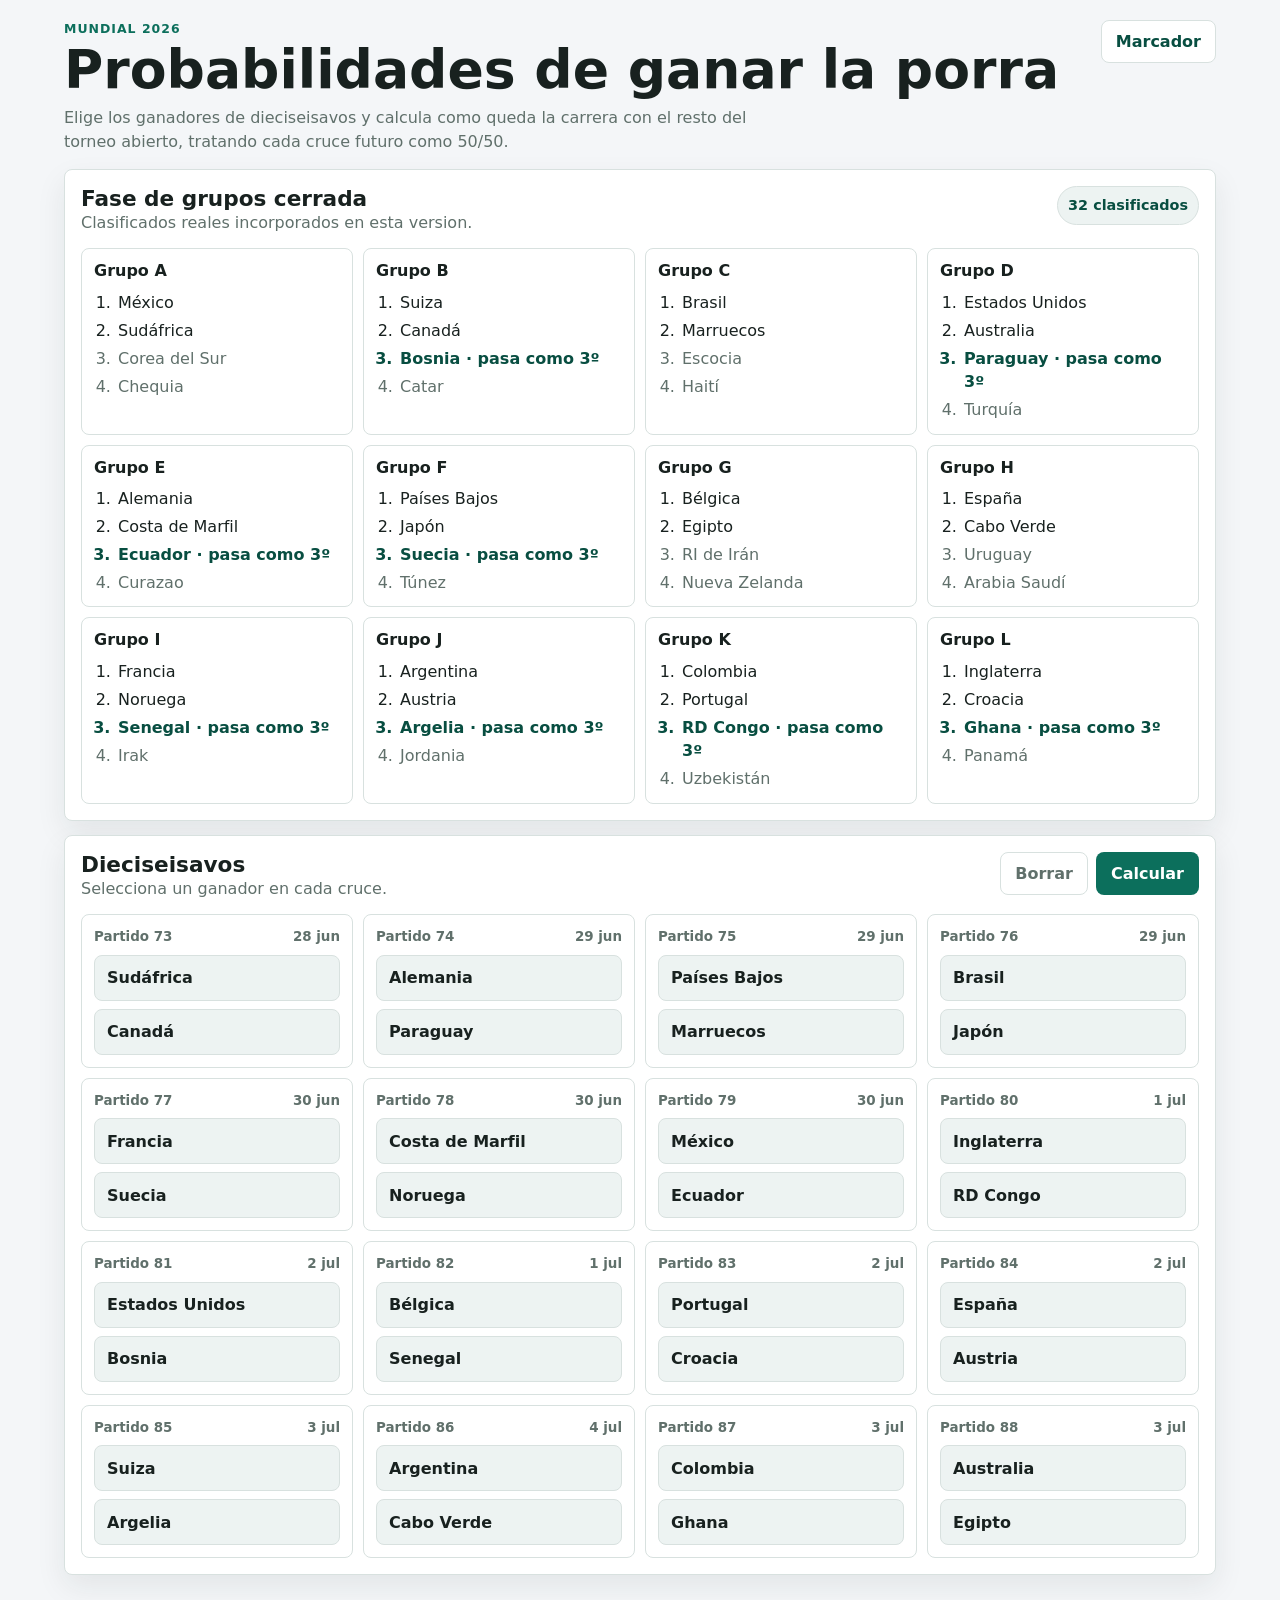
==== probabilidades/index.html @ 3eae3be2 "Add probabilities checker app" ====
<!doctype html>
<html lang="es">
  <head>
    <meta charset="utf-8">
    <meta name="viewport" content="width=device-width, initial-scale=1">
    <title>Probabilidades de la porra</title>
    <link rel="icon" href="data:image/svg+xml,%3Csvg xmlns='http://www.w3.org/2000/svg' viewBox='0 0 64 64'%3E%3Ccircle cx='32' cy='32' r='28' fill='%230c6f5c'/%3E%3Cpath fill='white' d='M18 18h28v28H18z'/%3E%3Cpath fill='%23b43640' d='M18 18h9v28h-9zM37 18h9v28h-9z'/%3E%3C/svg%3E">
    <link rel="stylesheet" href="probabilidades.css?v=20260629-1">
  </head>
  <body>
    <div class="app-shell">
      <header class="app-header">
        <div>
          <p class="eyebrow">Mundial 2026</p>
          <h1>Probabilidades de ganar la porra</h1>
          <p class="intro">Elige los ganadores de dieciseisavos y calcula como queda la carrera con el resto del torneo abierto, tratando cada cruce futuro como 50/50.</p>
        </div>
        <a class="button button-secondary" href="../">Marcador</a>
      </header>

      <main>
        <section class="summary-panel" aria-labelledby="groupsTitle">
          <div class="section-head">
            <div>
              <h2 id="groupsTitle">Fase de grupos cerrada</h2>
              <p>Clasificados reales incorporados en esta version.</p>
            </div>
            <div class="pill" id="qualifiedCount"></div>
          </div>
          <div id="groupResults" class="group-grid"></div>
        </section>

        <section class="matches-panel" aria-labelledby="matchesTitle">
          <div class="section-head">
            <div>
              <h2 id="matchesTitle">Dieciseisavos</h2>
              <p>Selecciona un ganador en cada cruce.</p>
            </div>
            <div class="actions">
              <button id="clearButton" class="button button-ghost" type="button">Borrar</button>
              <button id="calculateButton" class="button button-primary" type="button">Calcular</button>
            </div>
          </div>
          <div id="message" class="message" role="status" aria-live="polite" hidden></div>
          <div id="matches" class="match-grid"></div>
        </section>

        <section id="resultsPanel" class="results-panel" aria-labelledby="resultsTitle" hidden>
          <div class="section-head">
            <div>
              <h2 id="resultsTitle">Resultado del escenario</h2>
              <p id="scenarioSummary"></p>
            </div>
            <div class="pill strong">32.768 escenarios equiprobables</div>
          </div>
          <div id="leaderCards" class="leader-cards"></div>
          <div class="table-wrap">
            <table class="results-table">
              <thead>
                <tr>
                  <th>#</th>
                  <th>Jugador</th>
                  <th>Gana o empata</th>
                  <th>Victoria ponderada</th>
                  <th>1º en solitario</th>
                  <th>Puntos ahora</th>
                  <th>Media final</th>
                  <th>Rango final</th>
                </tr>
              </thead>
              <tbody id="resultsBody"></tbody>
            </table>
          </div>
        </section>
      </main>
    </div>

    <script src="../forecasts.js?v=20260612-2"></script>
    <script src="probabilidades.js?v=20260629-1"></script>
  </body>
</html>
---- probabilidades/probabilidades.css ----
:root {
  color-scheme: light;
  --bg: #f4f6f8;
  --surface: #ffffff;
  --surface-strong: #edf3f2;
  --ink: #18211f;
  --muted: #60706b;
  --line: #d8e1df;
  --primary: #0c6f5c;
  --primary-dark: #084e41;
  --accent: #b43640;
  --gold: #a76a10;
  --gold-soft: #fff4dc;
  --shadow: 0 12px 30px rgba(22, 36, 33, 0.08);
}

* {
  box-sizing: border-box;
}

body {
  margin: 0;
  background: var(--bg);
  color: var(--ink);
  font-family: system-ui, -apple-system, BlinkMacSystemFont, "Segoe UI", sans-serif;
  font-size: 16px;
  line-height: 1.45;
}

button {
  font: inherit;
}

.app-shell {
  width: min(100%, 1180px);
  margin: 0 auto;
  padding: 20px 14px 36px;
}

.app-header,
.section-head {
  display: flex;
  align-items: flex-start;
  justify-content: space-between;
  gap: 16px;
}

.app-header {
  margin-bottom: 16px;
}

.eyebrow {
  margin: 0 0 4px;
  color: var(--primary);
  font-size: 0.78rem;
  font-weight: 800;
  letter-spacing: 0.08em;
  text-transform: uppercase;
}

h1,
h2,
h3,
p {
  margin: 0;
}

h1 {
  font-size: clamp(2rem, 6vw, 3.35rem);
  line-height: 1.05;
}

h2 {
  font-size: 1.35rem;
  line-height: 1.18;
}

h3 {
  font-size: 1rem;
  line-height: 1.2;
}

.intro,
.section-head p,
.muted {
  color: var(--muted);
}

.intro {
  max-width: 720px;
  margin-top: 8px;
}

.summary-panel,
.matches-panel,
.results-panel,
.message {
  background: var(--surface);
  border: 1px solid var(--line);
  border-radius: 8px;
  box-shadow: var(--shadow);
}

.summary-panel,
.matches-panel,
.results-panel {
  padding: 16px;
  margin-bottom: 14px;
}

.group-grid {
  display: grid;
  grid-template-columns: repeat(auto-fit, minmax(220px, 1fr));
  gap: 10px;
  margin-top: 14px;
}

.group-card,
.match-card,
.leader-card {
  border: 1px solid var(--line);
  border-radius: 8px;
  background: #fff;
}

.group-card {
  padding: 12px;
}

.group-card ol {
  display: grid;
  gap: 5px;
  margin: 10px 0 0;
  padding-left: 22px;
}

.group-card li {
  padding-left: 2px;
}

.group-card .qualified-third {
  color: var(--primary-dark);
  font-weight: 800;
}

.group-card .eliminated {
  color: var(--muted);
}

.pill {
  flex: 0 0 auto;
  padding: 8px 10px;
  border: 1px solid var(--line);
  border-radius: 999px;
  background: var(--surface-strong);
  color: var(--primary-dark);
  font-size: 0.9rem;
  font-weight: 800;
  white-space: nowrap;
}

.pill.strong {
  background: var(--gold-soft);
  color: var(--gold);
}

.actions {
  display: flex;
  flex-wrap: wrap;
  justify-content: flex-end;
  gap: 8px;
}

.button {
  display: inline-flex;
  align-items: center;
  justify-content: center;
  min-height: 42px;
  padding: 9px 14px;
  border: 1px solid transparent;
  border-radius: 8px;
  font-weight: 800;
  text-decoration: none;
  cursor: pointer;
}

.button-primary {
  background: var(--primary);
  color: white;
}

.button-primary:hover {
  background: var(--primary-dark);
}

.button-secondary {
  background: var(--surface);
  border-color: var(--line);
  color: var(--primary-dark);
}

.button-ghost {
  background: transparent;
  border-color: var(--line);
  color: var(--muted);
}

.message {
  margin: 12px 0;
  padding: 10px 12px;
  color: #8a4b00;
  background: #fff5df;
  border-color: #edcc8d;
  font-weight: 800;
}

.message.success {
  color: var(--primary-dark);
  background: #e7f5ef;
  border-color: #b8ddd1;
}

.match-grid {
  display: grid;
  grid-template-columns: repeat(auto-fit, minmax(260px, 1fr));
  gap: 10px;
  margin-top: 14px;
}

.match-card {
  display: grid;
  gap: 8px;
  padding: 12px;
}

.match-meta {
  display: flex;
  justify-content: space-between;
  gap: 10px;
  color: var(--muted);
  font-size: 0.84rem;
  font-weight: 800;
}

.team-button {
  width: 100%;
  min-height: 46px;
  padding: 10px 12px;
  border: 1px solid var(--line);
  border-radius: 8px;
  background: var(--surface-strong);
  color: var(--ink);
  font-weight: 800;
  text-align: left;
  cursor: pointer;
}

.team-button:hover {
  border-color: var(--primary);
}

.team-button.selected {
  border-color: var(--primary);
  background: #dff2eb;
  color: var(--primary-dark);
  box-shadow: inset 4px 0 0 var(--primary);
}

.leader-cards {
  display: grid;
  grid-template-columns: repeat(auto-fit, minmax(220px, 1fr));
  gap: 10px;
  margin: 14px 0;
}

.leader-card {
  padding: 14px;
}

.leader-card strong {
  display: block;
  margin-top: 4px;
  color: var(--primary-dark);
  font-size: 1.7rem;
  line-height: 1;
}

.table-wrap {
  overflow-x: auto;
  border: 1px solid var(--line);
  border-radius: 8px;
}

.results-table {
  width: 100%;
  min-width: 880px;
  border-collapse: collapse;
}

.results-table th,
.results-table td {
  padding: 10px;
  border-bottom: 1px solid var(--line);
  text-align: right;
  white-space: nowrap;
}

.results-table th {
  background: var(--surface-strong);
  color: var(--muted);
  font-size: 0.78rem;
  text-transform: uppercase;
}

.results-table th:nth-child(2),
.results-table td:nth-child(2) {
  text-align: left;
}

.results-table tr:last-child td {
  border-bottom: 0;
}

.results-table tr:first-child td {
  background: #f7fbf9;
  font-weight: 800;
}

@media (max-width: 720px) {
  .app-header,
  .section-head {
    display: grid;
  }

  .actions,
  .button,
  .pill {
    width: 100%;
  }

  .actions {
    justify-content: stretch;
  }
}
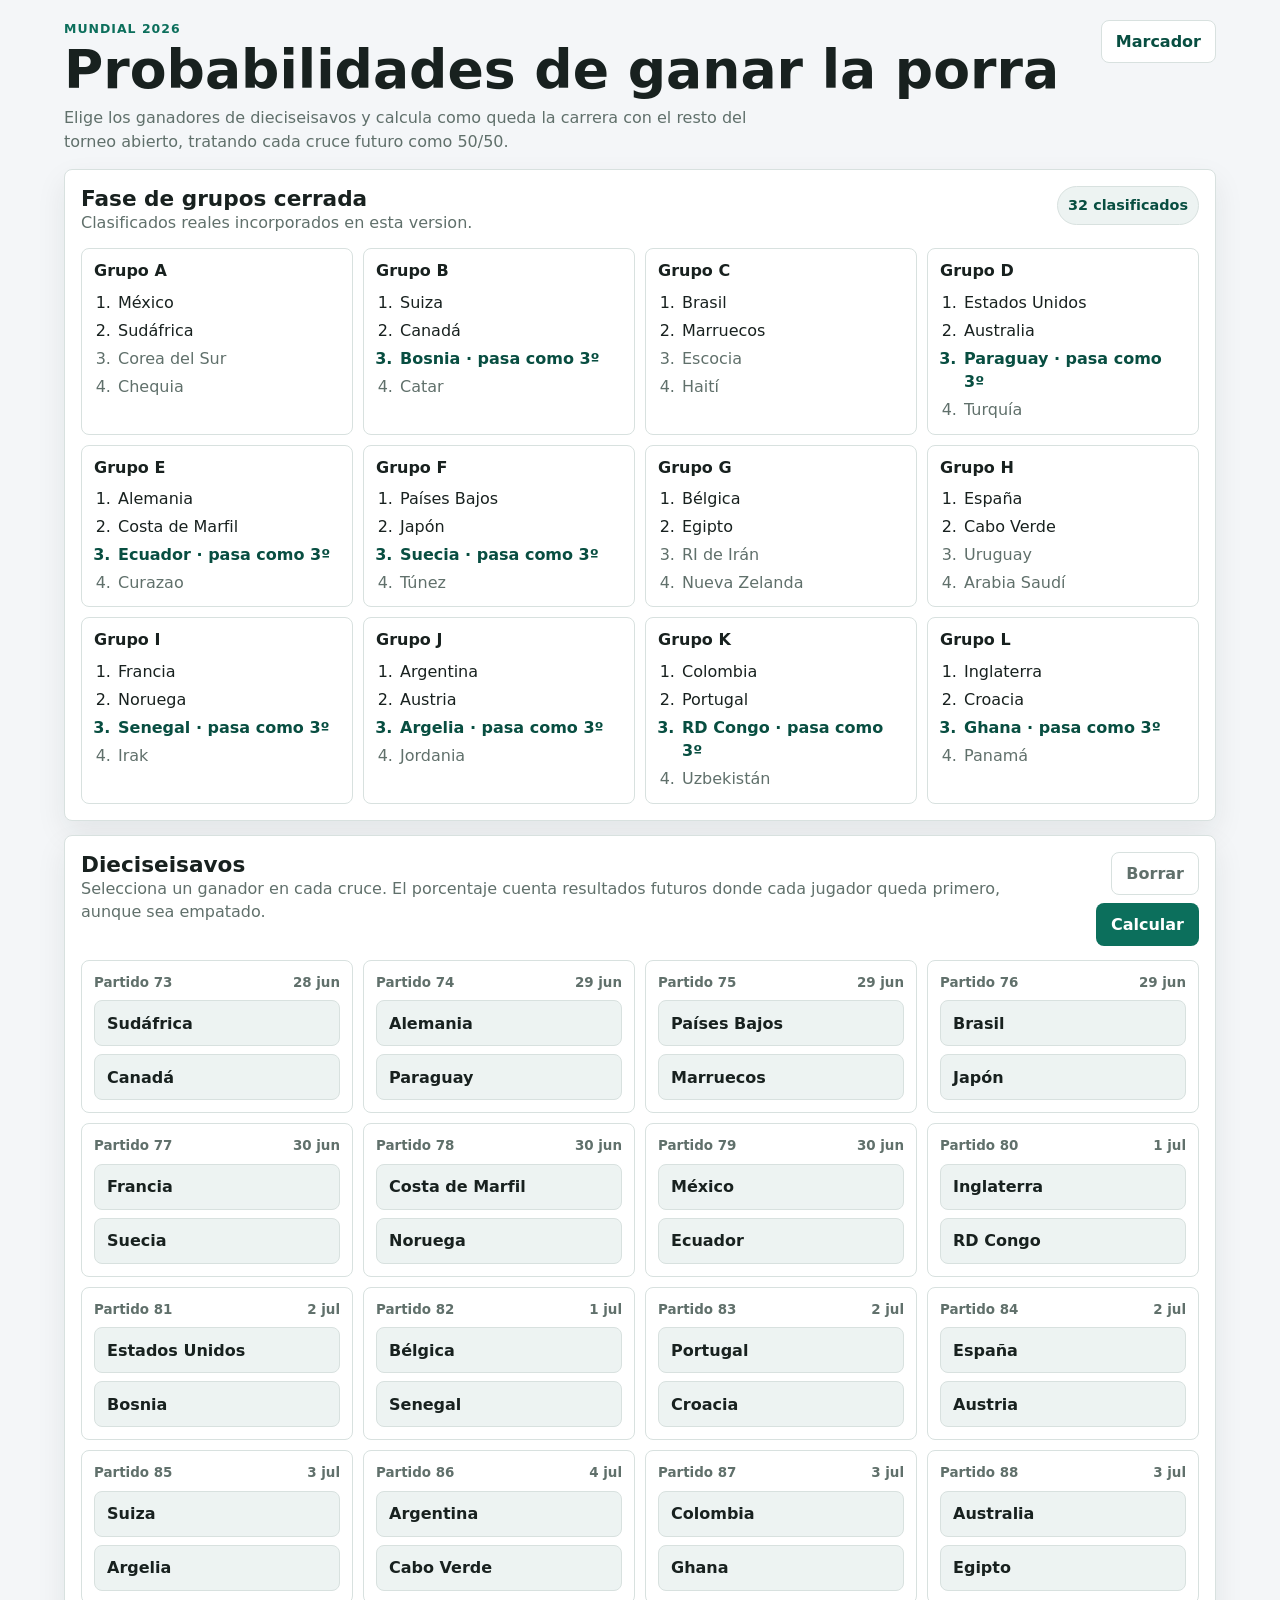
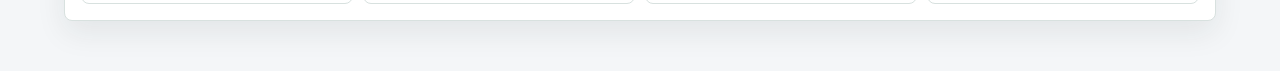
==== commit 48275406: "Refine probabilities winner metric" ====
--- a/probabilidades/index.html
+++ b/probabilidades/index.html
@@ -5,7 +5,7 @@
     <meta name="viewport" content="width=device-width, initial-scale=1">
     <title>Probabilidades de la porra</title>
     <link rel="icon" href="data:image/svg+xml,%3Csvg xmlns='http://www.w3.org/2000/svg' viewBox='0 0 64 64'%3E%3Ccircle cx='32' cy='32' r='28' fill='%230c6f5c'/%3E%3Cpath fill='white' d='M18 18h28v28H18z'/%3E%3Cpath fill='%23b43640' d='M18 18h9v28h-9zM37 18h9v28h-9z'/%3E%3C/svg%3E">
-    <link rel="stylesheet" href="probabilidades.css?v=20260629-1">
+    <link rel="stylesheet" href="probabilidades.css?v=20260629-2">
   </head>
   <body>
     <div class="app-shell">
@@ -34,7 +34,7 @@
           <div class="section-head">
             <div>
               <h2 id="matchesTitle">Dieciseisavos</h2>
-              <p>Selecciona un ganador en cada cruce.</p>
+              <p>Selecciona un ganador en cada cruce. El porcentaje cuenta resultados futuros donde cada jugador queda primero, aunque sea empatado.</p>
             </div>
             <div class="actions">
               <button id="clearButton" class="button button-ghost" type="button">Borrar</button>
@@ -60,12 +60,9 @@
                 <tr>
                   <th>#</th>
                   <th>Jugador</th>
-                  <th>Gana o empata</th>
-                  <th>Victoria ponderada</th>
+                  <th>Gana la porra</th>
                   <th>1º en solitario</th>
                   <th>Puntos ahora</th>
-                  <th>Media final</th>
-                  <th>Rango final</th>
                 </tr>
               </thead>
               <tbody id="resultsBody"></tbody>
@@ -76,6 +73,6 @@
     </div>
 
     <script src="../forecasts.js?v=20260612-2"></script>
-    <script src="probabilidades.js?v=20260629-1"></script>
+    <script src="probabilidades.js?v=20260629-2"></script>
   </body>
 </html>
--- a/probabilidades/probabilidades.css
+++ b/probabilidades/probabilidades.css
@@ -293,7 +293,7 @@
 
 .results-table {
   width: 100%;
-  min-width: 880px;
+  min-width: 620px;
   border-collapse: collapse;
 }
 
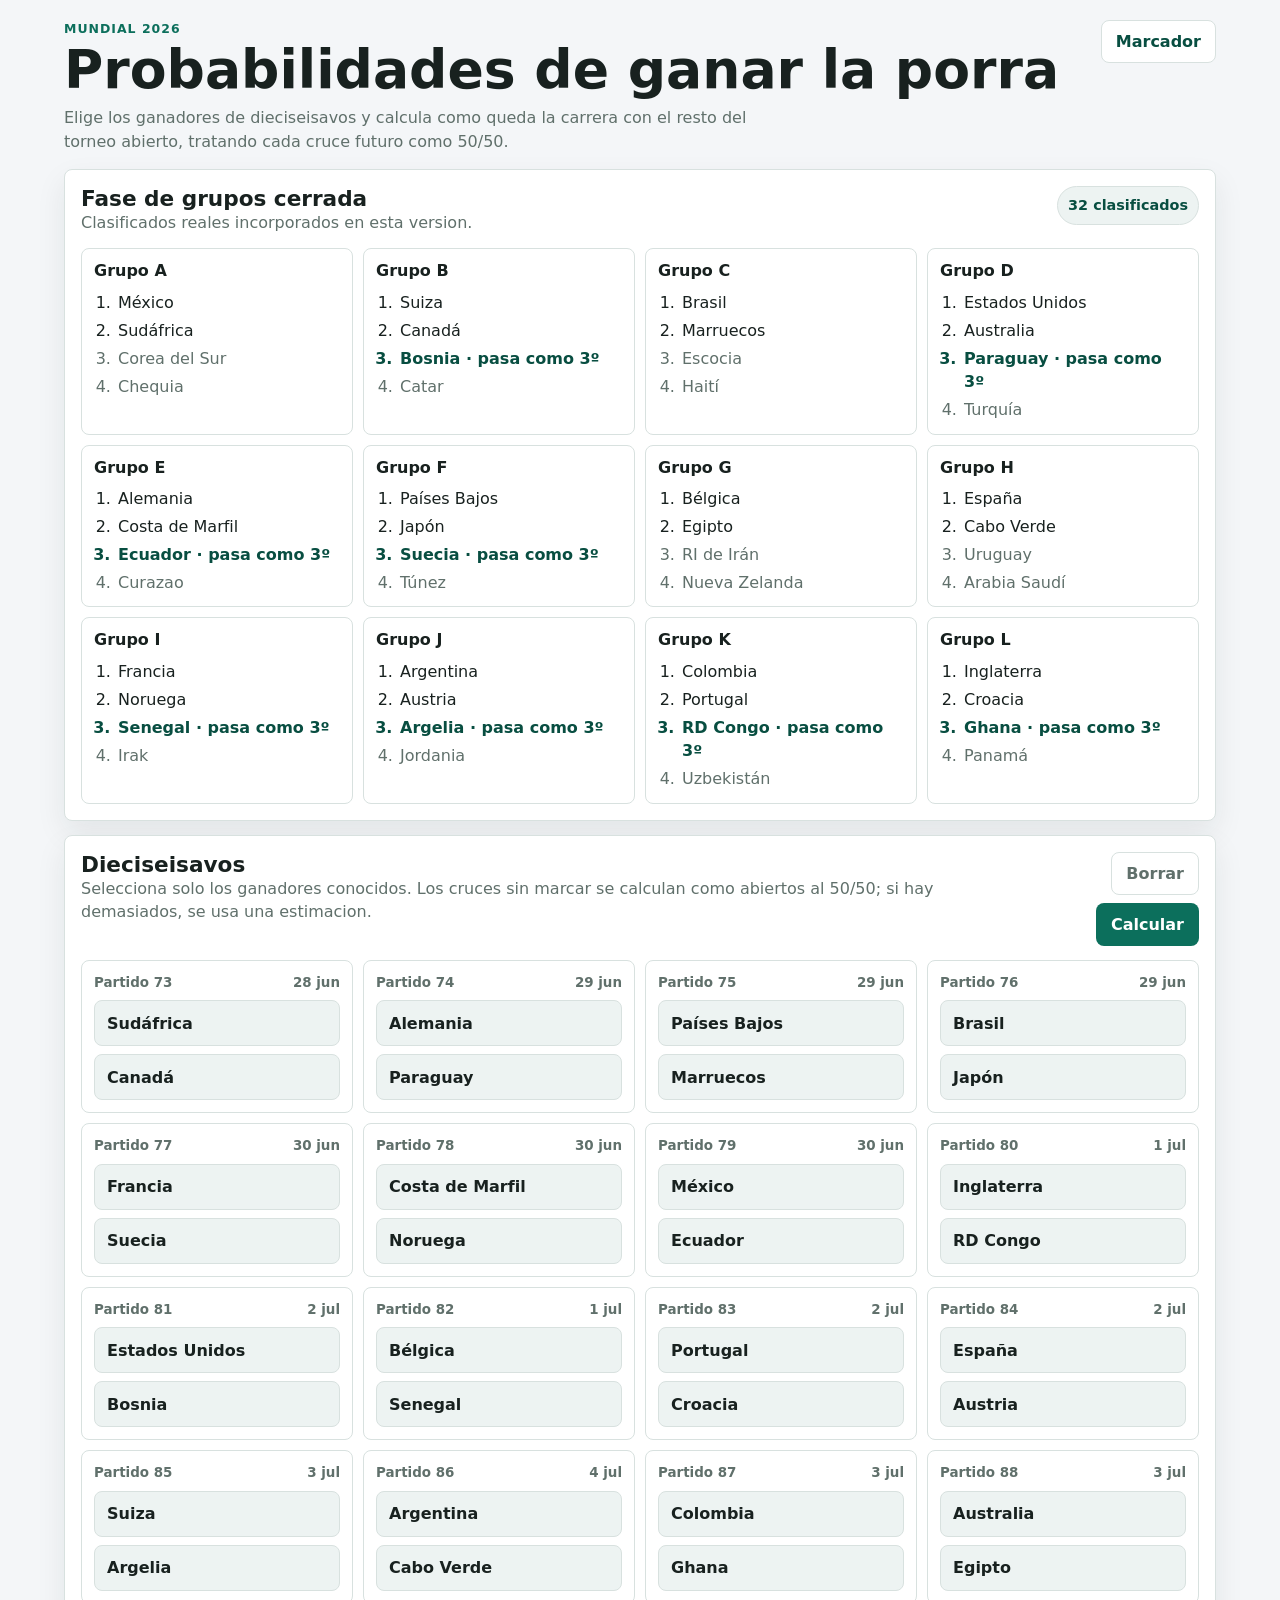
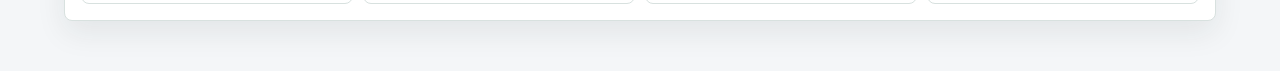
==== commit 63a402a9: "Allow partial round of 32 probabilities" ====
--- a/probabilidades/index.html
+++ b/probabilidades/index.html
@@ -5,7 +5,7 @@
     <meta name="viewport" content="width=device-width, initial-scale=1">
     <title>Probabilidades de la porra</title>
     <link rel="icon" href="data:image/svg+xml,%3Csvg xmlns='http://www.w3.org/2000/svg' viewBox='0 0 64 64'%3E%3Ccircle cx='32' cy='32' r='28' fill='%230c6f5c'/%3E%3Cpath fill='white' d='M18 18h28v28H18z'/%3E%3Cpath fill='%23b43640' d='M18 18h9v28h-9zM37 18h9v28h-9z'/%3E%3C/svg%3E">
-    <link rel="stylesheet" href="probabilidades.css?v=20260629-2">
+    <link rel="stylesheet" href="probabilidades.css?v=20260629-3">
   </head>
   <body>
     <div class="app-shell">
@@ -34,7 +34,7 @@
           <div class="section-head">
             <div>
               <h2 id="matchesTitle">Dieciseisavos</h2>
-              <p>Selecciona un ganador en cada cruce. El porcentaje cuenta resultados futuros donde cada jugador queda primero, aunque sea empatado.</p>
+              <p>Selecciona solo los ganadores conocidos. Los cruces sin marcar se calculan como abiertos al 50/50; si hay demasiados, se usa una estimacion.</p>
             </div>
             <div class="actions">
               <button id="clearButton" class="button button-ghost" type="button">Borrar</button>
@@ -51,7 +51,7 @@
               <h2 id="resultsTitle">Resultado del escenario</h2>
               <p id="scenarioSummary"></p>
             </div>
-            <div class="pill strong">32.768 escenarios equiprobables</div>
+            <div id="scenarioCount" class="pill strong"></div>
           </div>
           <div id="leaderCards" class="leader-cards"></div>
           <div class="table-wrap">
@@ -73,6 +73,6 @@
     </div>
 
     <script src="../forecasts.js?v=20260612-2"></script>
-    <script src="probabilidades.js?v=20260629-2"></script>
+    <script src="probabilidades.js?v=20260629-3"></script>
   </body>
 </html>
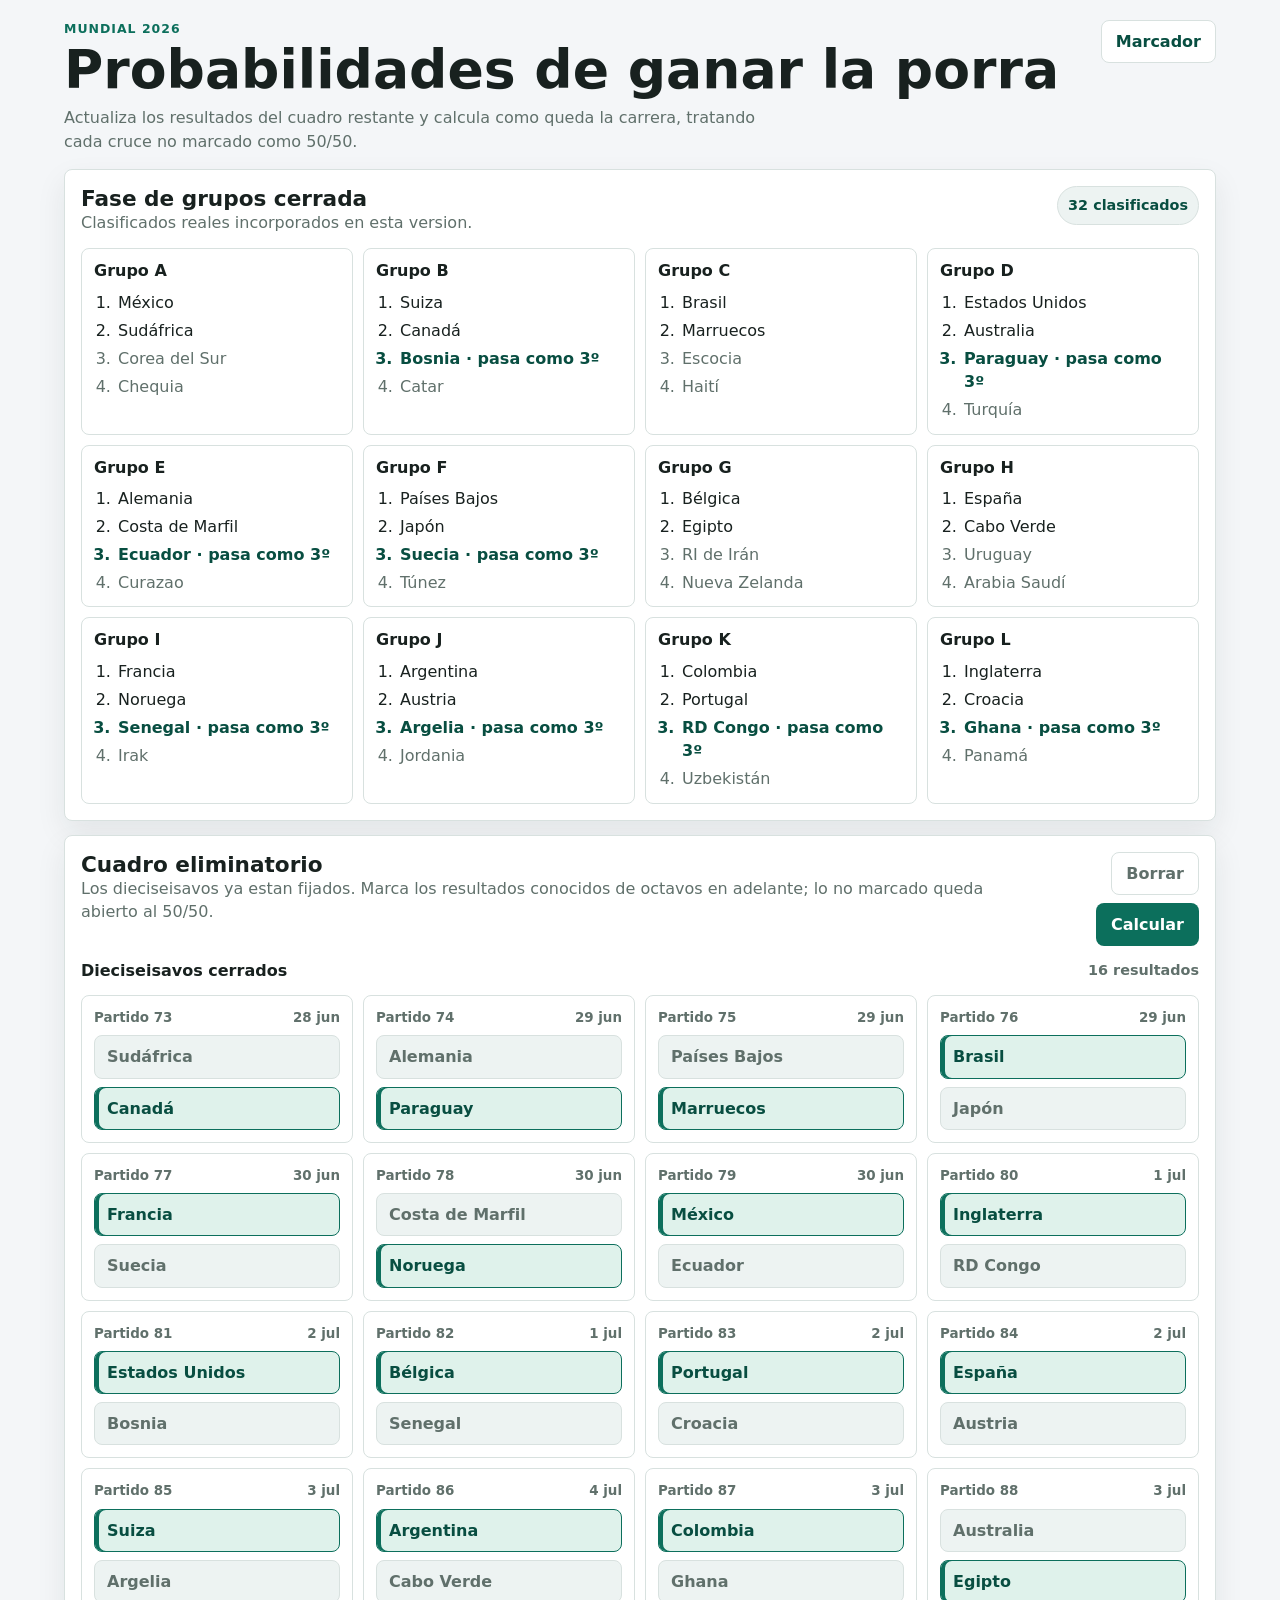
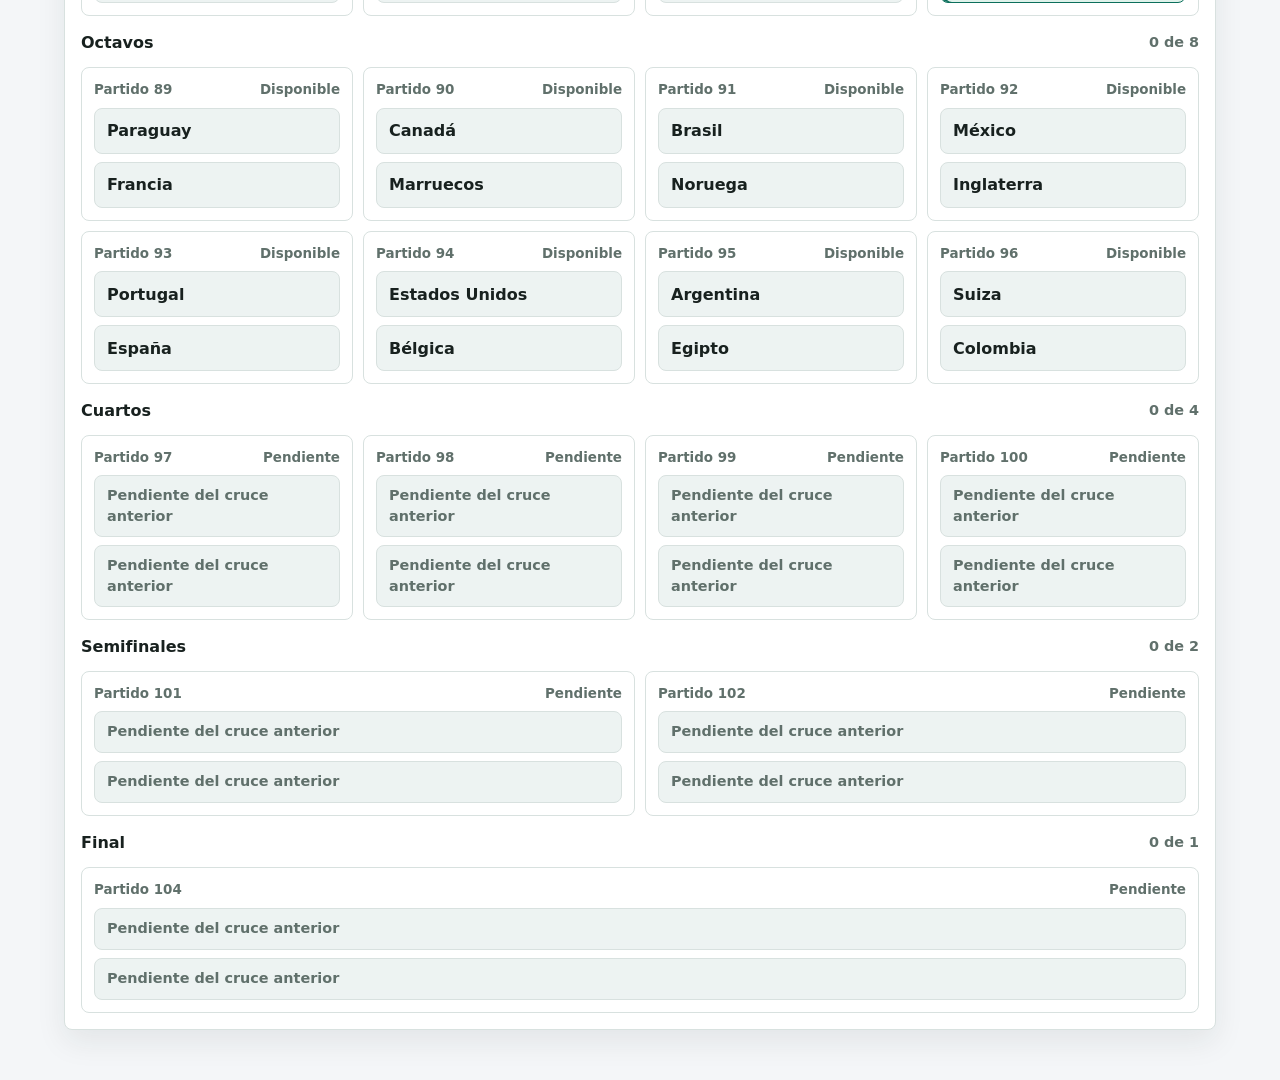
==== commit 02d7ea51: "Update probabilities for round of 16" ====
--- a/probabilidades/index.html
+++ b/probabilidades/index.html
@@ -5,7 +5,7 @@
     <meta name="viewport" content="width=device-width, initial-scale=1">
     <title>Probabilidades de la porra</title>
     <link rel="icon" href="data:image/svg+xml,%3Csvg xmlns='http://www.w3.org/2000/svg' viewBox='0 0 64 64'%3E%3Ccircle cx='32' cy='32' r='28' fill='%230c6f5c'/%3E%3Cpath fill='white' d='M18 18h28v28H18z'/%3E%3Cpath fill='%23b43640' d='M18 18h9v28h-9zM37 18h9v28h-9z'/%3E%3C/svg%3E">
-    <link rel="stylesheet" href="probabilidades.css?v=20260629-3">
+    <link rel="stylesheet" href="probabilidades.css?v=20260704-1">
   </head>
   <body>
     <div class="app-shell">
@@ -13,7 +13,7 @@
         <div>
           <p class="eyebrow">Mundial 2026</p>
           <h1>Probabilidades de ganar la porra</h1>
-          <p class="intro">Elige los ganadores de dieciseisavos y calcula como queda la carrera con el resto del torneo abierto, tratando cada cruce futuro como 50/50.</p>
+          <p class="intro">Actualiza los resultados del cuadro restante y calcula como queda la carrera, tratando cada cruce no marcado como 50/50.</p>
         </div>
         <a class="button button-secondary" href="../">Marcador</a>
       </header>
@@ -33,8 +33,8 @@
         <section class="matches-panel" aria-labelledby="matchesTitle">
           <div class="section-head">
             <div>
-              <h2 id="matchesTitle">Dieciseisavos</h2>
-              <p>Selecciona solo los ganadores conocidos. Los cruces sin marcar se calculan como abiertos al 50/50; si hay demasiados, se usa una estimacion.</p>
+              <h2 id="matchesTitle">Cuadro eliminatorio</h2>
+              <p>Los dieciseisavos ya estan fijados. Marca los resultados conocidos de octavos en adelante; lo no marcado queda abierto al 50/50.</p>
             </div>
             <div class="actions">
               <button id="clearButton" class="button button-ghost" type="button">Borrar</button>
@@ -42,7 +42,7 @@
             </div>
           </div>
           <div id="message" class="message" role="status" aria-live="polite" hidden></div>
-          <div id="matches" class="match-grid"></div>
+          <div id="matches" class="rounds-stack"></div>
         </section>
 
         <section id="resultsPanel" class="results-panel" aria-labelledby="resultsTitle" hidden>
@@ -73,6 +73,6 @@
     </div>
 
     <script src="../forecasts.js?v=20260612-2"></script>
-    <script src="probabilidades.js?v=20260629-3"></script>
+    <script src="probabilidades.js?v=20260704-1"></script>
   </body>
 </html>
--- a/probabilidades/probabilidades.css
+++ b/probabilidades/probabilidades.css
@@ -227,6 +227,34 @@
   margin-top: 14px;
 }
 
+.rounds-stack {
+  display: grid;
+  gap: 16px;
+  margin-top: 14px;
+}
+
+.round-block {
+  min-width: 0;
+}
+
+.round-title {
+  display: flex;
+  align-items: center;
+  justify-content: space-between;
+  gap: 10px;
+  margin-bottom: 8px;
+}
+
+.round-title span {
+  color: var(--muted);
+  font-size: 0.9rem;
+  font-weight: 800;
+}
+
+.compact-grid {
+  grid-template-columns: repeat(auto-fit, minmax(220px, 1fr));
+}
+
 .match-card {
   display: grid;
   gap: 8px;
@@ -264,6 +292,29 @@
   background: #dff2eb;
   color: var(--primary-dark);
   box-shadow: inset 4px 0 0 var(--primary);
+}
+
+.fixed-result,
+.pending-choice {
+  min-height: 42px;
+  padding: 9px 12px;
+  border: 1px solid var(--line);
+  border-radius: 8px;
+  background: var(--surface-strong);
+  color: var(--muted);
+  font-weight: 800;
+}
+
+.fixed-result.selected {
+  border-color: var(--primary);
+  background: #dff2eb;
+  color: var(--primary-dark);
+  box-shadow: inset 4px 0 0 var(--primary);
+}
+
+.pending-choice {
+  color: var(--muted);
+  font-size: 0.9rem;
 }
 
 .leader-cards {
